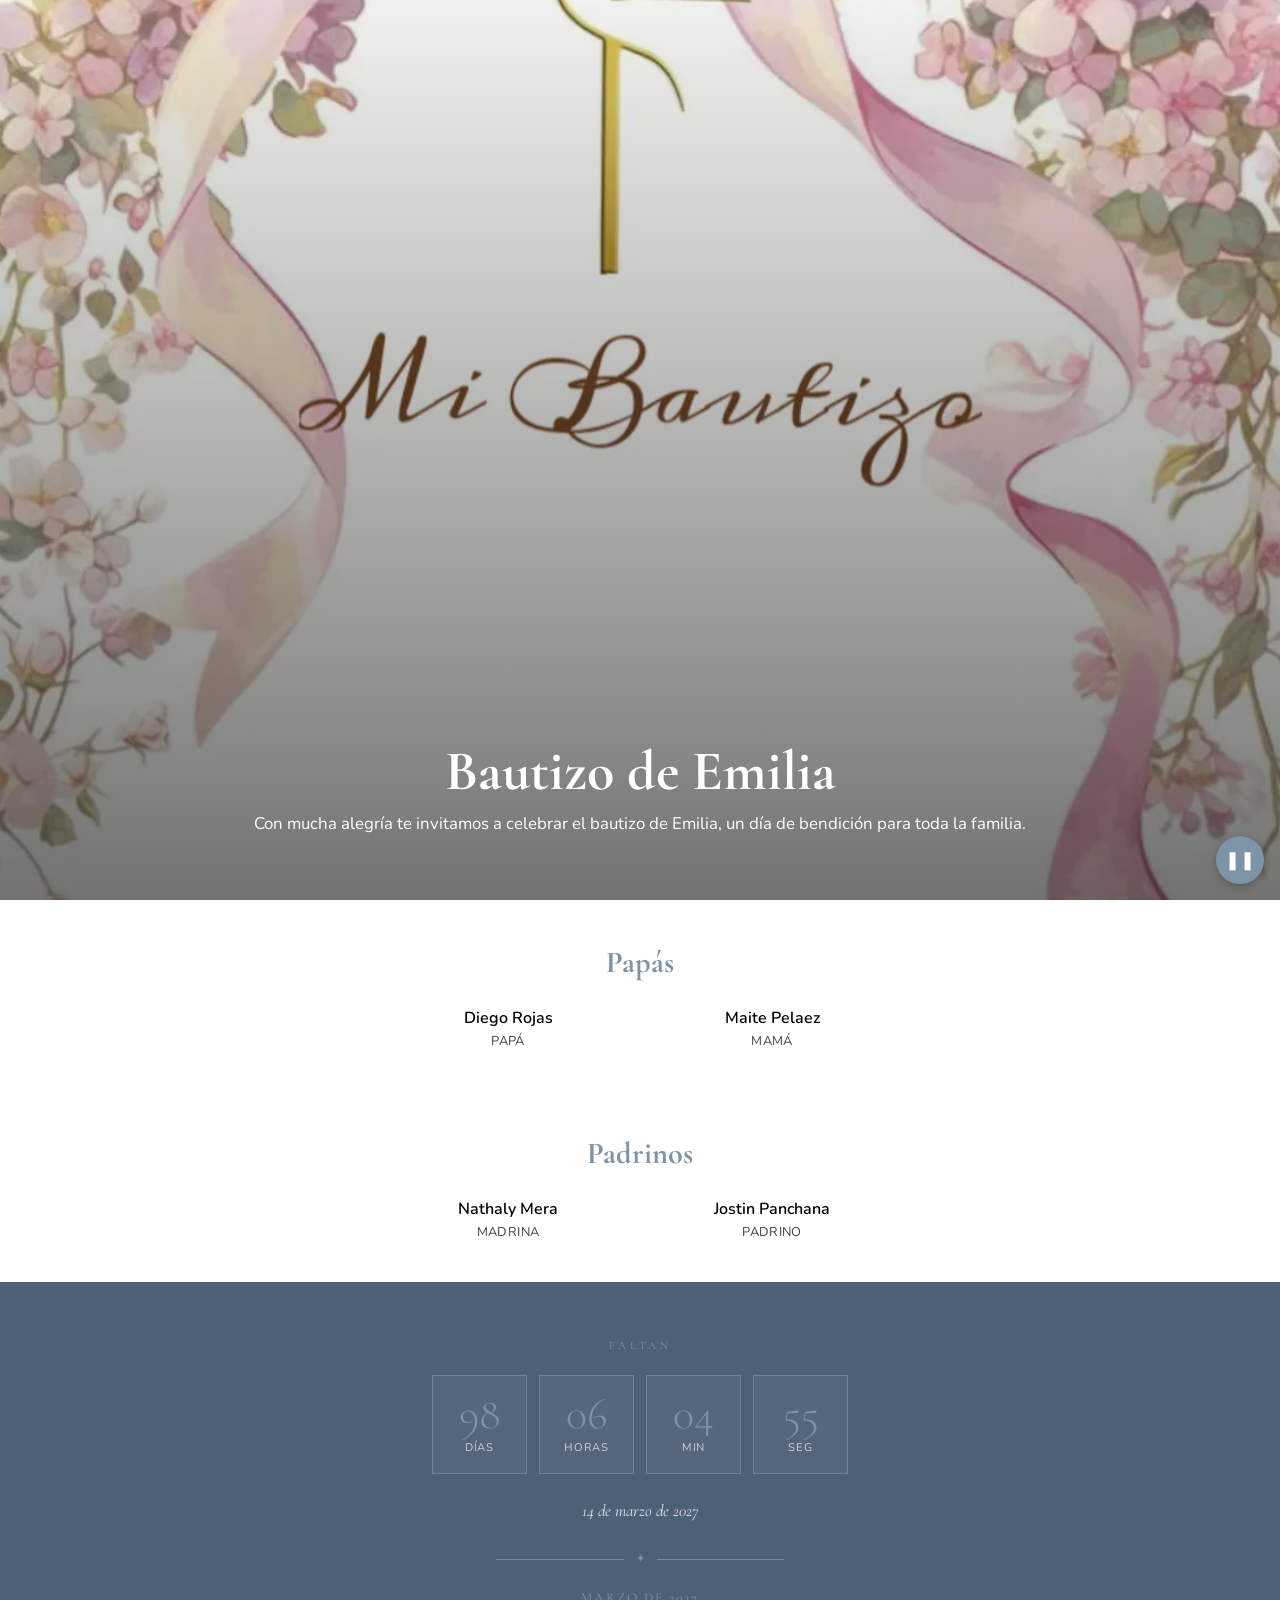
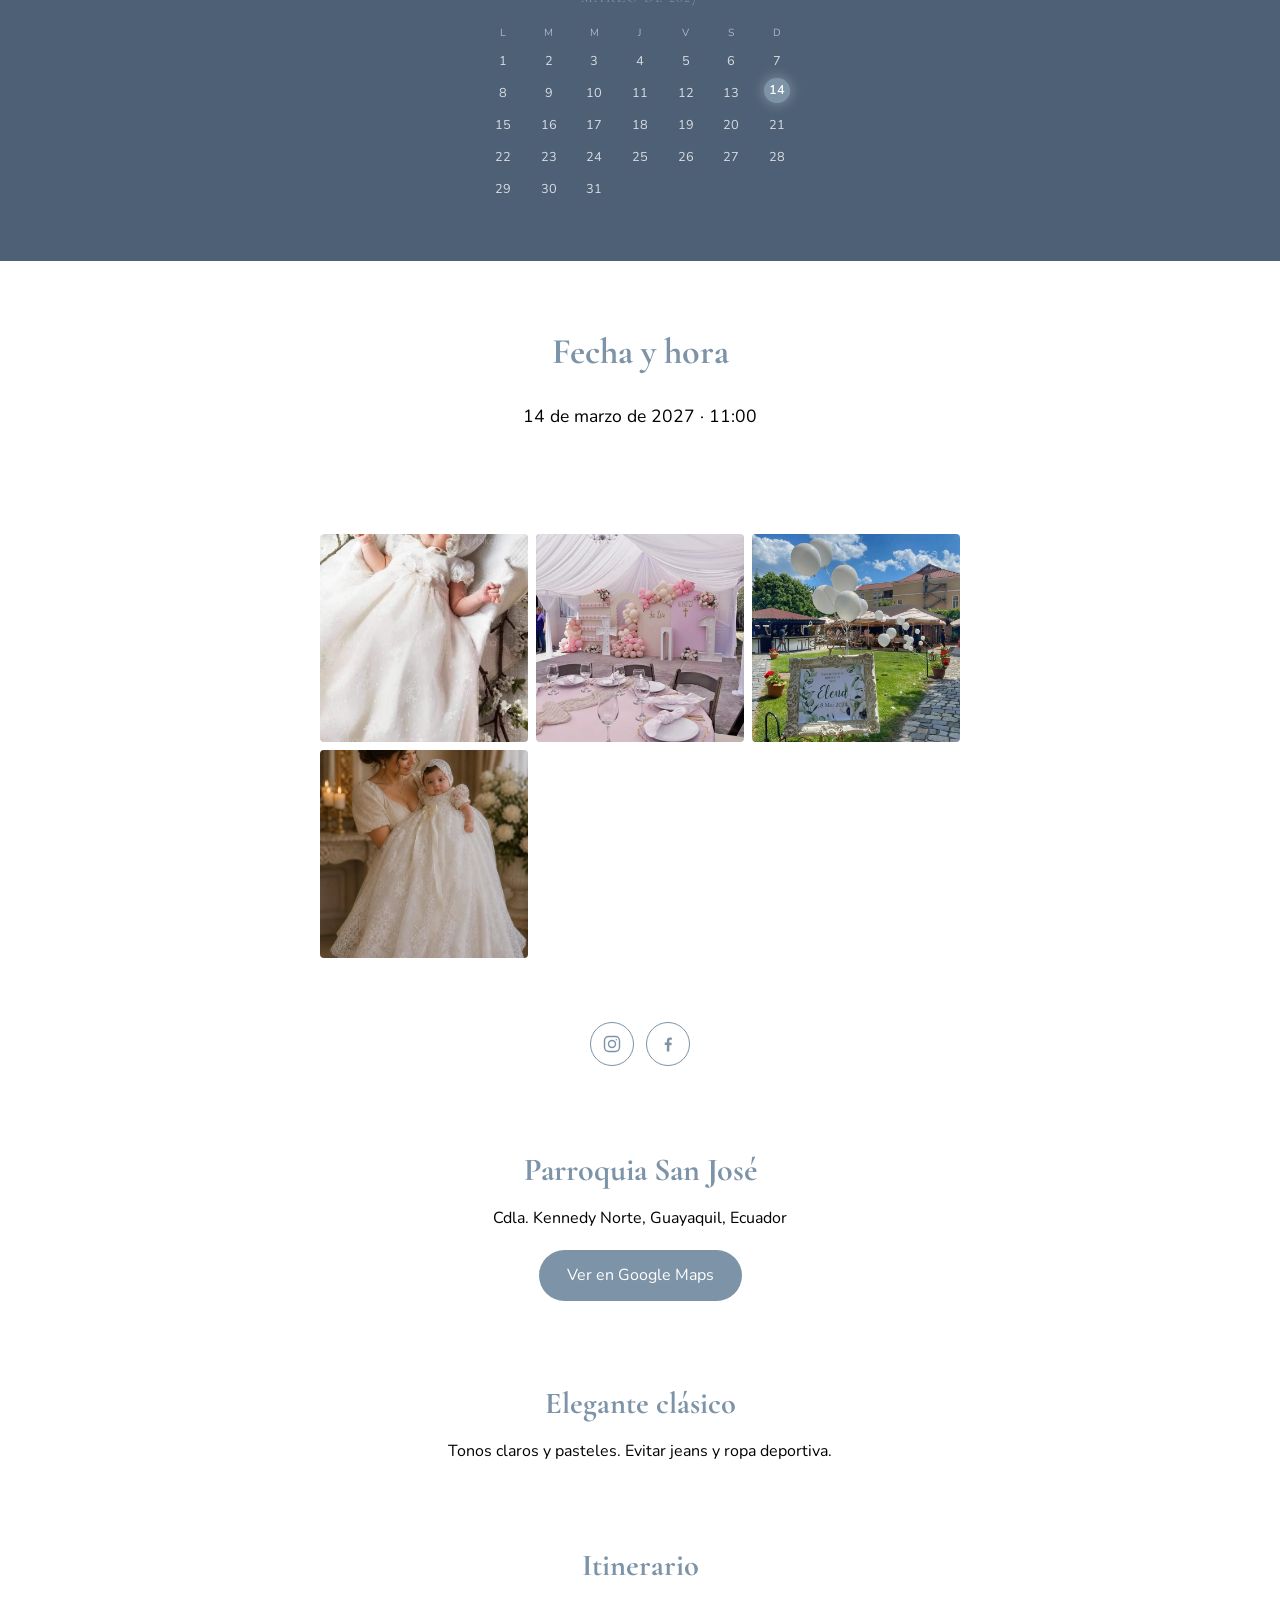
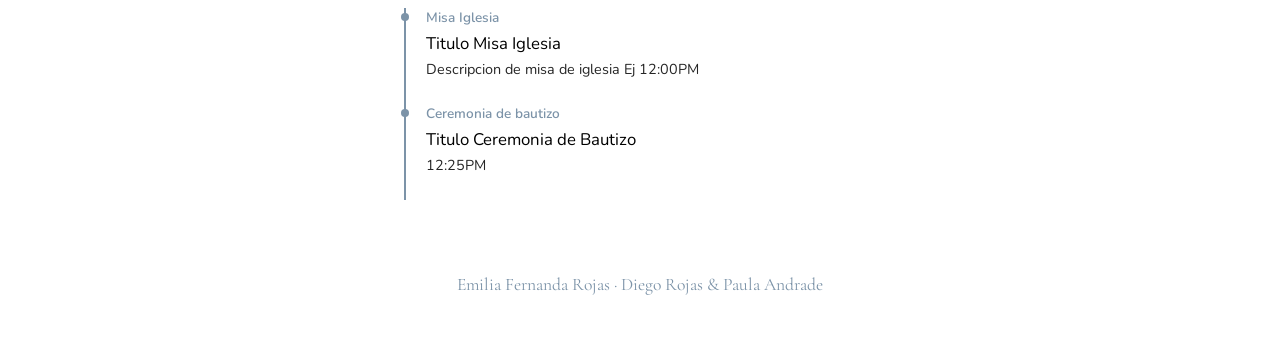
==== index.html @ 506dfbfd "Primera publicación" ====
<!doctype html>
<html lang="es">
<head>
  <meta charset="UTF-8" />
  <meta name="viewport" content="width=device-width, initial-scale=1" />
  <title>Bautizo de Emilia</title>
  <meta name="description" content="Con mucha alegría te invitamos a celebrar el bautizo de Emilia, un día de bendición para toda la familia." />
  <meta property="og:title" content="Bautizo de Emilia" />
  <meta property="og:description" content="Con mucha alegría te invitamos a celebrar el bautizo de Emilia, un día de bendición para toda la familia." />
  <meta property="og:type" content="website" />
  <meta name="twitter:card" content="summary" />
  <link rel="icon" href="data:image/svg+xml,%3Csvg%20xmlns%3D%22http%3A%2F%2Fwww.w3.org%2F2000%2Fsvg%22%20viewBox%3D%220%200%2032%2032%22%3E%3Crect%20width%3D%2232%22%20height%3D%2232%22%20rx%3D%227%22%20fill%3D%22%237c93a8%22%2F%3E%3Crect%20x%3D%226%22%20y%3D%229%22%20width%3D%2220%22%20height%3D%2214%22%20rx%3D%222%22%20fill%3D%22none%22%20stroke%3D%22%23fff%22%20stroke-width%3D%222%22%2F%3E%3Cpath%20d%3D%22M6%2011l10%207%2010-7%22%20fill%3D%22none%22%20stroke%3D%22%23fff%22%20stroke-width%3D%222%22%20stroke-linecap%3D%22round%22%20stroke-linejoin%3D%22round%22%2F%3E%3C%2Fsvg%3E" />
  <link rel="preconnect" href="https://fonts.googleapis.com" />
  <link rel="preconnect" href="https://fonts.gstatic.com" crossorigin />
  <link rel="stylesheet" href="https://fonts.googleapis.com/css2?family=Cormorant+Garamond&family=Nunito&display=swap" />
  <link rel="stylesheet" href="css/main.css" />
  <meta name="theme-color" content="#7c93a8" />
  <script>try{if(!matchMedia("(prefers-reduced-motion: reduce)").matches){var d=document.documentElement;d.classList.add("eig-reveal");setTimeout(function(){if(!d.hasAttribute("data-eig-reveal-on"))d.classList.remove("eig-reveal")},2500)}}catch(e){}</script>
</head>
<body>
  <section class="eig-hero" id="hero">
  <div class="eig-hero__image" style="background-image:url('assets/portada.webp')" role="img" aria-label="Bautizo de Emilia"></div>
  <div class="eig-hero__content">
    <h1 class="eig-hero__title">Bautizo de Emilia</h1>
    <p class="eig-hero__subtitle">Con mucha alegría te invitamos a celebrar el bautizo de Emilia, un día de bendición para toda la familia.</p>
  </div>
</section>
  <section class="eig-people-list" id="people-papas">
  <h2 class="eig-people-list__title">Papás</h2>
  <div class="eig-people-list__grid">
    <div>
      <p class="eig-people-list__name">Diego Rojas</p>
      <p class="eig-people-list__role">Papá</p>
    </div>
    <div>
      <p class="eig-people-list__name">Maite Pelaez</p>
      <p class="eig-people-list__role">Mamá</p>
    </div>
  </div>
</section>
  <section class="eig-people-list" id="people-padrinos">
  <h2 class="eig-people-list__title">Padrinos</h2>
  <div class="eig-people-list__grid">
    <div>
      <p class="eig-people-list__name">Nathaly Mera</p>
      <p class="eig-people-list__role">Madrina</p>
    </div>
    <div>
      <p class="eig-people-list__name">Jostin Panchana</p>
      <p class="eig-people-list__role">Padrino</p>
    </div>
  </div>
</section>
  <section class="eig-countdown" id="countdown" data-target="2027-03-14T11:00:00">
  <p class="eig-countdown__eyebrow">Faltan</p>
  <div class="eig-countdown__grid">
    <div class="eig-countdown__unit"><span class="eig-countdown__value" data-unit="days">--</span><span class="eig-countdown__label">Días</span></div>
    <div class="eig-countdown__unit"><span class="eig-countdown__value" data-unit="hours">--</span><span class="eig-countdown__label">Horas</span></div>
    <div class="eig-countdown__unit"><span class="eig-countdown__value" data-unit="minutes">--</span><span class="eig-countdown__label">Min</span></div>
    <div class="eig-countdown__unit"><span class="eig-countdown__value" data-unit="seconds">--</span><span class="eig-countdown__label">Seg</span></div>
  </div>
  <p class="eig-countdown__date">14 de marzo de 2027</p>
  <div class="eig-countdown__divider"><span>✦</span></div>
  <div class="eig-countdown__calendar">
    <span class="eig-countdown__month">MARZO DE 2027</span>
    <div class="eig-countdown__weekdays"><span>L</span><span>M</span><span>M</span><span>J</span><span>V</span><span>S</span><span>D</span></div>
    <div class="eig-countdown__days"><span class="">1</span><span class="">2</span><span class="">3</span><span class="">4</span><span class="">5</span><span class="">6</span><span class="">7</span><span class="">8</span><span class="">9</span><span class="">10</span><span class="">11</span><span class="">12</span><span class="">13</span><span class="is-active">14</span><span class="">15</span><span class="">16</span><span class="">17</span><span class="">18</span><span class="">19</span><span class="">20</span><span class="">21</span><span class="">22</span><span class="">23</span><span class="">24</span><span class="">25</span><span class="">26</span><span class="">27</span><span class="">28</span><span class="">29</span><span class="">30</span><span class="">31</span><span class="is-empty"></span><span class="is-empty"></span><span class="is-empty"></span><span class="is-empty"></span></div>
  </div>
</section>
  <section class="eig-event-info" id="event">
  <h2 class="eig-event-info__title">Fecha y hora</h2>
  <p class="eig-event-info__row">14 de marzo de 2027 · 11:00</p>
</section>
  <section class="eig-gallery" id="gallery">
  <div class="eig-gallery__grid">
    <button class="eig-gallery__item" type="button" data-full="assets/imagen 3.webp" aria-label="Ver foto 1">
      <img src="assets/imagen 3.webp" alt="" loading="lazy" decoding="async" />
    </button>
    <button class="eig-gallery__item" type="button" data-full="assets/imagen 2.webp" aria-label="Ver foto 2">
      <img src="assets/imagen 2.webp" alt="" loading="lazy" decoding="async" />
    </button>
    <button class="eig-gallery__item" type="button" data-full="assets/imagen 1.webp" aria-label="Ver foto 3">
      <img src="assets/imagen 1.webp" alt="" loading="lazy" decoding="async" />
    </button>
    <button class="eig-gallery__item" type="button" data-full="assets/imagen 4.webp" aria-label="Ver foto 4">
      <img src="assets/imagen 4.webp" alt="" loading="lazy" decoding="async" />
    </button>
  </div>
  <div class="eig-gallery__lightbox" hidden>
    <button class="eig-gallery__lightbox-close" type="button" aria-label="Cerrar">✕</button>
    <img class="eig-gallery__lightbox-image" src="" alt="" />
  </div>
</section>
  <section class="eig-social" id="social">
  <div class="eig-social__list">
    <a class="eig-social__icon" href="https://instagram.com/eljeansan" target="_blank" rel="noopener" aria-label="Instagram"><svg viewBox="0 0 24 24" width="20" height="20" fill="none" stroke="currentColor" stroke-width="1.7"><rect x="3" y="3" width="18" height="18" rx="5"/><circle cx="12" cy="12" r="4.2"/><circle cx="17.2" cy="6.8" r="0.9" fill="currentColor" stroke="none"/></svg></a>
    <a class="eig-social__icon" href="https://www.facebook.com/jean.sandovalquimis" target="_blank" rel="noopener" aria-label="Facebook"><svg viewBox="0 0 24 24" width="20" height="20" fill="currentColor"><path d="M13.6 21v-7.6h2.5l.4-3h-2.9V8.5c0-.87.24-1.46 1.48-1.46h1.58V4.36c-.27-.04-1.2-.12-2.28-.12-2.26 0-3.8 1.38-3.8 3.9v2.18H8.1v3h2.5V21h3z"/></svg></a>
  </div>
</section>
  <section class="eig-location" id="location">
  <h2 class="eig-location__title">Parroquia San José</h2>
  <p class="eig-location__address">Cdla. Kennedy Norte, Guayaquil, Ecuador</p>
  <a class="eig-location__link" href="https://maps.app.goo.gl/jhBZvEFG4Kzv2suo7" target="_blank" rel="noopener">Ver en Google Maps</a>
</section>
  <section class="eig-dress-code" id="dressCode">
  <h2 class="eig-dress-code__title">Elegante clásico</h2>
  <p class="eig-dress-code__description">Tonos claros y pasteles. Evitar jeans y ropa deportiva.</p>
</section>
  <section class="eig-itinerary" id="itinerary">
  <h2 class="eig-itinerary__title">Itinerario</h2>
  <ol class="eig-itinerary__list">
    <li class="eig-itinerary__item">
      <span class="eig-itinerary__time">Misa Iglesia</span>
      <p class="eig-itinerary__item-title">Titulo Misa Iglesia</p>
      <p class="eig-itinerary__description">Descripcion de misa de iglesia Ej 12:00PM</p>
    </li>
    <li class="eig-itinerary__item">
      <span class="eig-itinerary__time">Ceremonia de bautizo</span>
      <p class="eig-itinerary__item-title">Titulo Ceremonia de Bautizo</p>
      <p class="eig-itinerary__description">12:25PM</p>
    </li>
  </ol>
</section>
  <div class="eig-music" id="music">
  <audio src="assets/Ladyfingers.mp3" loop preload="auto"></audio>
  <button class="eig-music__toggle" type="button" aria-label="Reproducir música">♪</button>
</div>
  <script type="application/json" id="eig-guests" data-show-companions="false">[{"name":"Sr. Jean Sandoval","slug":"sr-jean-sandoval","maxCompanions":0},{"name":"Sr. Narcisa Mera","slug":"sr-narcisa-mera","maxCompanions":0}]</script>
  <div class="eig-ambient" aria-hidden="true" data-ambient data-shape="feather" data-color="#ffffff" data-count="18" data-size="small" data-force-motion></div>
  <footer class="eig-footer" id="footer">
  <p class="eig-footer__title">Emilia Fernanda Rojas · Diego Rojas &amp; Paula Andrade</p>
</footer>
  <script src="js/main.js" defer></script>
</body>
</html>
---- css/main.css ----
:root{--eig-color-primary: #7c93a8;--eig-color-secondary: #4e6076;--eig-font-heading: "Cormorant Garamond", serif;--eig-font-body: "Nunito", sans-serif}*,*:before,*:after{box-sizing:border-box}html{scroll-behavior:smooth}body{margin:0;font-family:var(--eig-font-body, sans-serif);line-height:1.5;-webkit-font-smoothing:antialiased}img{max-width:100%}@media(prefers-reduced-motion:reduce){html{scroll-behavior:auto}}.eig-hero{position:relative;min-height:100svh;display:flex;align-items:flex-end;color:#fff}.eig-hero__image{position:absolute;inset:0;background-size:cover;background-position:center}.eig-hero__image:after{content:"";position:absolute;inset:0;background:linear-gradient(to top,#0000008c,#0000000d)}.eig-hero__content{position:relative;width:100%;padding:2rem 1.25rem 3rem;text-align:center}.eig-hero__title{margin:0 0 .5rem;font-family:var(--eig-font-heading, serif);font-size:clamp(2rem,8vw,3.5rem);line-height:1.1}.eig-hero__subtitle{margin:0;font-family:var(--eig-font-body, sans-serif);font-size:1.05rem}@media(min-width:768px){.eig-hero__content{padding-bottom:4rem}}.eig-people-list{padding:2.5rem 1.25rem;text-align:center;font-family:var(--eig-font-body, sans-serif)}.eig-people-list__title{margin:0 0 1.25rem;font-family:var(--eig-font-heading, serif);font-size:clamp(1.4rem,5vw,1.9rem);color:var(--eig-color-primary, #333)}.eig-people-list__grid{display:grid;grid-template-columns:repeat(auto-fit,minmax(9rem,1fr));gap:1rem;max-width:32rem;margin:0 auto}.eig-people-list__name{margin:0;font-weight:600}.eig-people-list__role{margin:.15rem 0 0;font-size:.8rem;opacity:.75;text-transform:uppercase;letter-spacing:.03em}.eig-countdown{padding:2.5rem 1.25rem;text-align:center;font-family:var(--eig-font-body, sans-serif);background:var(--eig-color-secondary, #222);color:#ffffffeb}.eig-countdown__eyebrow{margin:0 0 1.25rem;font-family:var(--eig-font-heading, serif);font-size:.7rem;letter-spacing:.3em;text-transform:uppercase;color:var(--eig-color-primary, #ccc)}.eig-countdown__grid{display:flex;justify-content:center;gap:.75rem;flex-wrap:wrap;max-width:26rem;margin:0 auto}.eig-countdown__unit{display:flex;flex-direction:column;min-width:4.5rem;flex:1;padding:1rem .5rem;border:1px solid rgba(255,255,255,.18);background:#ffffff0a}.eig-countdown__value{font-family:var(--eig-font-heading, serif);font-weight:300;font-size:clamp(1.75rem,6vw,2.75rem);color:var(--eig-color-primary, #ccc);line-height:1;text-shadow:0 0 22px rgba(255,255,255,.15)}.eig-countdown__label{font-size:.7rem;text-transform:uppercase;letter-spacing:.08em;opacity:.75;margin-top:.25rem}.eig-countdown__date{margin:1.5rem 0 0;font-family:var(--eig-font-heading, serif);font-style:italic;font-size:1.05rem;opacity:.9}.eig-countdown__divider{display:flex;align-items:center;justify-content:center;gap:.75rem;margin:1.75rem auto 1.25rem;max-width:18rem}.eig-countdown__divider:before,.eig-countdown__divider:after{content:"";flex:1;height:1px;background:#ffffff40}.eig-countdown__divider span{color:var(--eig-color-primary, #ccc);font-size:.7rem}.eig-countdown__calendar{max-width:20rem;margin:0 auto}.eig-countdown__month{display:block;font-family:var(--eig-font-heading, serif);font-size:.85rem;letter-spacing:.15em;text-transform:uppercase;color:var(--eig-color-primary, #ccc);margin-bottom:.75rem}.eig-countdown__weekdays,.eig-countdown__days{display:grid;grid-template-columns:repeat(7,1fr)}.eig-countdown__weekdays span{display:block;font-size:.65rem;letter-spacing:.05em;text-transform:uppercase;opacity:.6;padding:.3rem 0}.eig-countdown__days span{display:block;font-size:.8rem;padding:.4rem 0;opacity:.85}.eig-countdown__days span.is-empty{opacity:0}.eig-countdown__days span.is-active{background:var(--eig-color-primary, #a33);color:#fff;font-weight:600;border-radius:50%;width:1.6rem;height:1.6rem;display:flex;align-items:center;justify-content:center;margin:0 auto;opacity:1;box-shadow:0 0 14px #ffffff59;animation:eig-countdown-pulse 2s ease-in-out infinite}@keyframes eig-countdown-pulse{0%,to{box-shadow:0 0 10px #ffffff40}50%{box-shadow:0 0 18px #ffffff8c}}@media(min-width:768px){.eig-countdown{padding:3.5rem 1.25rem}}.eig-event-info{padding:3rem 1.25rem;text-align:center;font-family:var(--eig-font-body, sans-serif)}.eig-event-info__title{margin:0 0 1.5rem;font-family:var(--eig-font-heading, serif);font-size:clamp(1.5rem,5vw,2.25rem);color:var(--eig-color-primary, #333)}.eig-event-info__row{margin:0;font-size:1.1rem}@media(min-width:768px){.eig-event-info{padding:4rem 1.25rem}}.eig-gallery{padding:2.5rem 1.25rem}.eig-gallery__grid{display:grid;grid-template-columns:repeat(2,1fr);gap:.5rem;max-width:40rem;margin:0 auto}.eig-gallery__item{display:block;padding:0;border:0;background:none;cursor:pointer;aspect-ratio:1 / 1;overflow:hidden;border-radius:4px}.eig-gallery__item img{width:100%;height:100%;object-fit:cover;display:block}.eig-gallery__lightbox{position:fixed;inset:0;background:#000000e6;display:flex;align-items:center;justify-content:center;z-index:50;padding:1.5rem}.eig-gallery__lightbox[hidden]{display:none}.eig-gallery__lightbox-image{max-width:100%;max-height:100%;object-fit:contain}.eig-gallery__lightbox-close{position:absolute;top:1rem;right:1rem;background:none;border:0;color:#fff;font-size:1.5rem;line-height:1;cursor:pointer;padding:.5rem}@media(min-width:768px){.eig-gallery__grid{grid-template-columns:repeat(3,1fr)}}.eig-social{padding:1.5rem 1.25rem 2.5rem;text-align:center}.eig-social__list{display:flex;justify-content:center;gap:.75rem;flex-wrap:wrap}.eig-social__icon{display:inline-flex;align-items:center;justify-content:center;width:44px;height:44px;border-radius:50%;border:1px solid var(--eig-color-primary, #333);color:var(--eig-color-primary, #333);transition:transform .15s,background .15s,color .15s}.eig-social__icon:hover{background:var(--eig-color-primary, #333);color:#fff;transform:translateY(-2px)}.eig-social__icon svg{width:20px;height:20px}.eig-location{padding:2.5rem 1.25rem;text-align:center;font-family:var(--eig-font-body, sans-serif)}.eig-location__title{margin:0 0 .75rem;font-family:var(--eig-font-heading, serif);font-size:clamp(1.5rem,5vw,2rem);color:var(--eig-color-primary, #333)}.eig-location__address{margin:0 0 1.25rem;font-size:1rem}.eig-location__link{display:inline-block;padding:.85rem 1.75rem;min-height:44px;border-radius:999px;background:var(--eig-color-primary, #333);color:#fff;text-decoration:none;font-size:1rem}.eig-dress-code{padding:2.5rem 1.25rem;text-align:center;font-family:var(--eig-font-body, sans-serif)}.eig-dress-code__title{margin:0 0 .75rem;font-family:var(--eig-font-heading, serif);font-size:clamp(1.4rem,5vw,1.9rem);color:var(--eig-color-primary, #333)}.eig-dress-code__description{margin:0;font-size:1rem;line-height:1.5}.eig-itinerary{padding:2.5rem 1.25rem;font-family:var(--eig-font-body, sans-serif);max-width:32rem;margin:0 auto}.eig-itinerary__title{margin:0 0 1.25rem;text-align:center;font-family:var(--eig-font-heading, serif);font-size:clamp(1.4rem,5vw,1.9rem);color:var(--eig-color-primary, #333)}.eig-itinerary__list{list-style:none;margin:0;padding:0;border-left:2px solid var(--eig-color-primary, #333)}.eig-itinerary__item{position:relative;padding:0 0 1.5rem 1.25rem}.eig-itinerary__item:before{content:"";position:absolute;left:-5px;top:.3rem;width:8px;height:8px;border-radius:50%;background:var(--eig-color-primary, #333)}.eig-itinerary__time{display:block;font-weight:600;color:var(--eig-color-primary, #333);font-size:.85rem}.eig-itinerary__item-title{margin:.15rem 0;font-size:1.05rem}.eig-itinerary__description{margin:0;font-size:.9rem;opacity:.85}.eig-music{position:fixed;right:1rem;bottom:1rem;z-index:40}.eig-music__toggle{width:48px;height:48px;border-radius:50%;border:none;background:var(--eig-color-primary, #333);color:#fff;font-size:1.1rem;cursor:pointer;box-shadow:0 2px 8px #00000040}.eig-guest-greeting{text-align:center;padding:1.5rem 1.25rem 0}.eig-guest-greeting__box{display:inline-block;margin:0 auto;padding:.85rem 1.75rem;border-radius:14px;background:linear-gradient(135deg,var(--eig-color-primary, #333),var(--eig-color-secondary, #555));box-shadow:0 4px 16px #0000002e;max-width:26rem}.eig-guest-greeting__eyebrow{display:block;font-family:var(--eig-font-body, sans-serif);font-size:.68rem;letter-spacing:.16em;text-transform:uppercase;color:#ffffffd1;margin-bottom:.35rem}.eig-guest-greeting__name{display:block;font-family:var(--eig-font-heading, serif);font-style:italic;font-weight:600;font-size:clamp(1.2rem,5vw,1.6rem);color:#fff;letter-spacing:.01em}.eig-guest-greeting__companions{display:block;font-family:var(--eig-font-body, sans-serif);font-size:.8rem;color:#ffffffe0;margin-top:.4rem}.eig-ambient{position:fixed;inset:0;pointer-events:none;overflow:hidden;z-index:5}.eig-ambient__particle{position:absolute;top:-15%;opacity:0;transform-origin:50% 10%;will-change:transform,opacity;animation-name:eig-ambient-fall;animation-timing-function:linear;animation-iteration-count:infinite}@keyframes eig-ambient-fall{0%{transform:translateY(-15vh) rotate(0);opacity:0}3%{opacity:var(--eig-opacity, .8)}4.167%{transform:translate(calc(var(--eig-sway, 70px) * .7071),calc(-9.71vh + var(--eig-bump, 34px) * -.5)) rotate(calc(var(--eig-rotate, 25deg) * -.7071))}8.333%{transform:translate(calc(var(--eig-sway, 70px) * 1),calc(-4.42vh + var(--eig-bump, 34px) * -1)) rotate(calc(var(--eig-rotate, 25deg) * -1))}12.5%{transform:translate(calc(var(--eig-sway, 70px) * .7071),calc(.88vh + var(--eig-bump, 34px) * -.5)) rotate(calc(var(--eig-rotate, 25deg) * -.7071))}16.667%{transform:translateY(6.17vh) rotate(0)}20.833%{transform:translate(calc(var(--eig-sway, 70px) * -.7071),calc(11.46vh + var(--eig-bump, 34px) * -.5)) rotate(calc(var(--eig-rotate, 25deg) * .7071))}25%{transform:translate(calc(var(--eig-sway, 70px) * -1),calc(16.75vh + var(--eig-bump, 34px) * -1)) rotate(calc(var(--eig-rotate, 25deg) * 1))}29.167%{transform:translate(calc(var(--eig-sway, 70px) * -.7071),calc(22.04vh + var(--eig-bump, 34px) * -.5)) rotate(calc(var(--eig-rotate, 25deg) * .7071))}33.333%{transform:translateY(27.33vh) rotate(0)}37.5%{transform:translate(calc(var(--eig-sway, 70px) * .7071),calc(32.63vh + var(--eig-bump, 34px) * -.5)) rotate(calc(var(--eig-rotate, 25deg) * -.7071))}41.667%{transform:translate(calc(var(--eig-sway, 70px) * 1),calc(37.92vh + var(--eig-bump, 34px) * -1)) rotate(calc(var(--eig-rotate, 25deg) * -1))}45.833%{transform:translate(calc(var(--eig-sway, 70px) * .7071),calc(43.21vh + var(--eig-bump, 34px) * -.5)) rotate(calc(var(--eig-rotate, 25deg) * -.7071))}50%{transform:translateY(48.5vh) rotate(0)}54.167%{transform:translate(calc(var(--eig-sway, 70px) * -.7071),calc(53.79vh + var(--eig-bump, 34px) * -.5)) rotate(calc(var(--eig-rotate, 25deg) * .7071))}58.333%{transform:translate(calc(var(--eig-sway, 70px) * -1),calc(59.08vh + var(--eig-bump, 34px) * -1)) rotate(calc(var(--eig-rotate, 25deg) * 1))}62.5%{transform:translate(calc(var(--eig-sway, 70px) * -.7071),calc(64.38vh + var(--eig-bump, 34px) * -.5)) rotate(calc(var(--eig-rotate, 25deg) * .7071))}66.667%{transform:translateY(69.67vh) rotate(0)}70.833%{transform:translate(calc(var(--eig-sway, 70px) * .7071),calc(74.96vh + var(--eig-bump, 34px) * -.5)) rotate(calc(var(--eig-rotate, 25deg) * -.7071))}75%{transform:translate(calc(var(--eig-sway, 70px) * 1),calc(80.25vh + var(--eig-bump, 34px) * -1)) rotate(calc(var(--eig-rotate, 25deg) * -1))}79.167%{transform:translate(calc(var(--eig-sway, 70px) * .7071),calc(85.54vh + var(--eig-bump, 34px) * -.5)) rotate(calc(var(--eig-rotate, 25deg) * -.7071))}83.333%{transform:translateY(90.83vh) rotate(0)}87.5%{transform:translate(calc(var(--eig-sway, 70px) * -.7071),calc(96.13vh + var(--eig-bump, 34px) * -.5)) rotate(calc(var(--eig-rotate, 25deg) * .7071))}91.667%{transform:translate(calc(var(--eig-sway, 70px) * -1),calc(101.42vh + var(--eig-bump, 34px) * -1)) rotate(calc(var(--eig-rotate, 25deg) * 1))}95.833%{transform:translate(calc(var(--eig-sway, 70px) * -.7071),calc(106.71vh + var(--eig-bump, 34px) * -.5)) rotate(calc(var(--eig-rotate, 25deg) * .7071))}97%{opacity:var(--eig-opacity, .8)}to{transform:translateY(112vh) rotate(0);opacity:0}}@media(prefers-reduced-motion:reduce){.eig-ambient:not([data-force-motion]) .eig-ambient__particle{animation:none;transform:none;top:var(--eig-top, 20%);opacity:var(--eig-opacity, .7)}}.eig-footer{padding:2rem 1.25rem;text-align:center;font-family:var(--eig-font-body, sans-serif);font-size:.85rem;color:var(--eig-color-secondary, #666)}.eig-footer__title{font-family:var(--eig-font-heading, serif);font-size:1.1rem;margin:0 0 .5rem;color:var(--eig-color-primary, #333)}.eig-reveal body>section:not(.eig-hero),.eig-reveal body>footer{transition:opacity .7s ease-out,transform .7s ease-out}.eig-reveal body>section:not(.eig-hero):not(.is-revealed),.eig-reveal body>footer:not(.is-revealed){opacity:0;transform:translateY(18px)}.eig-hero__image{background-position:50% 28%}
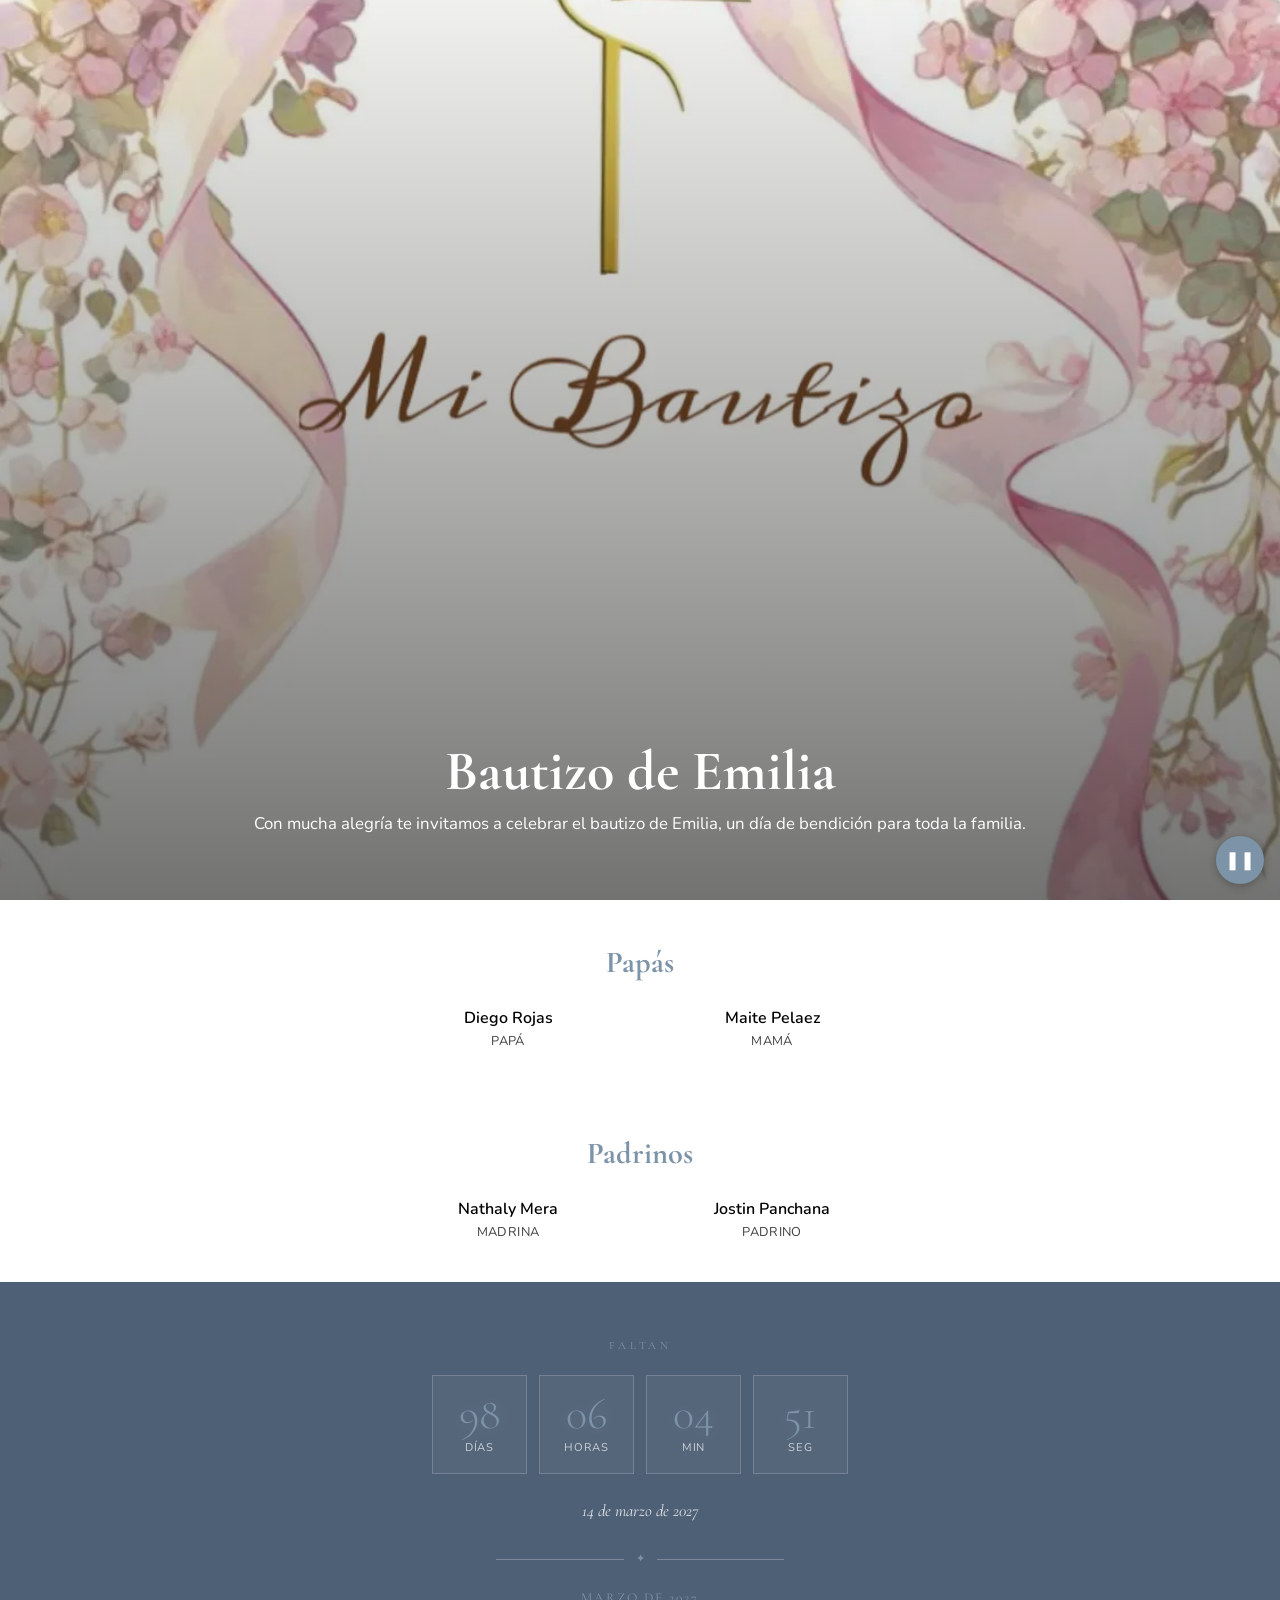
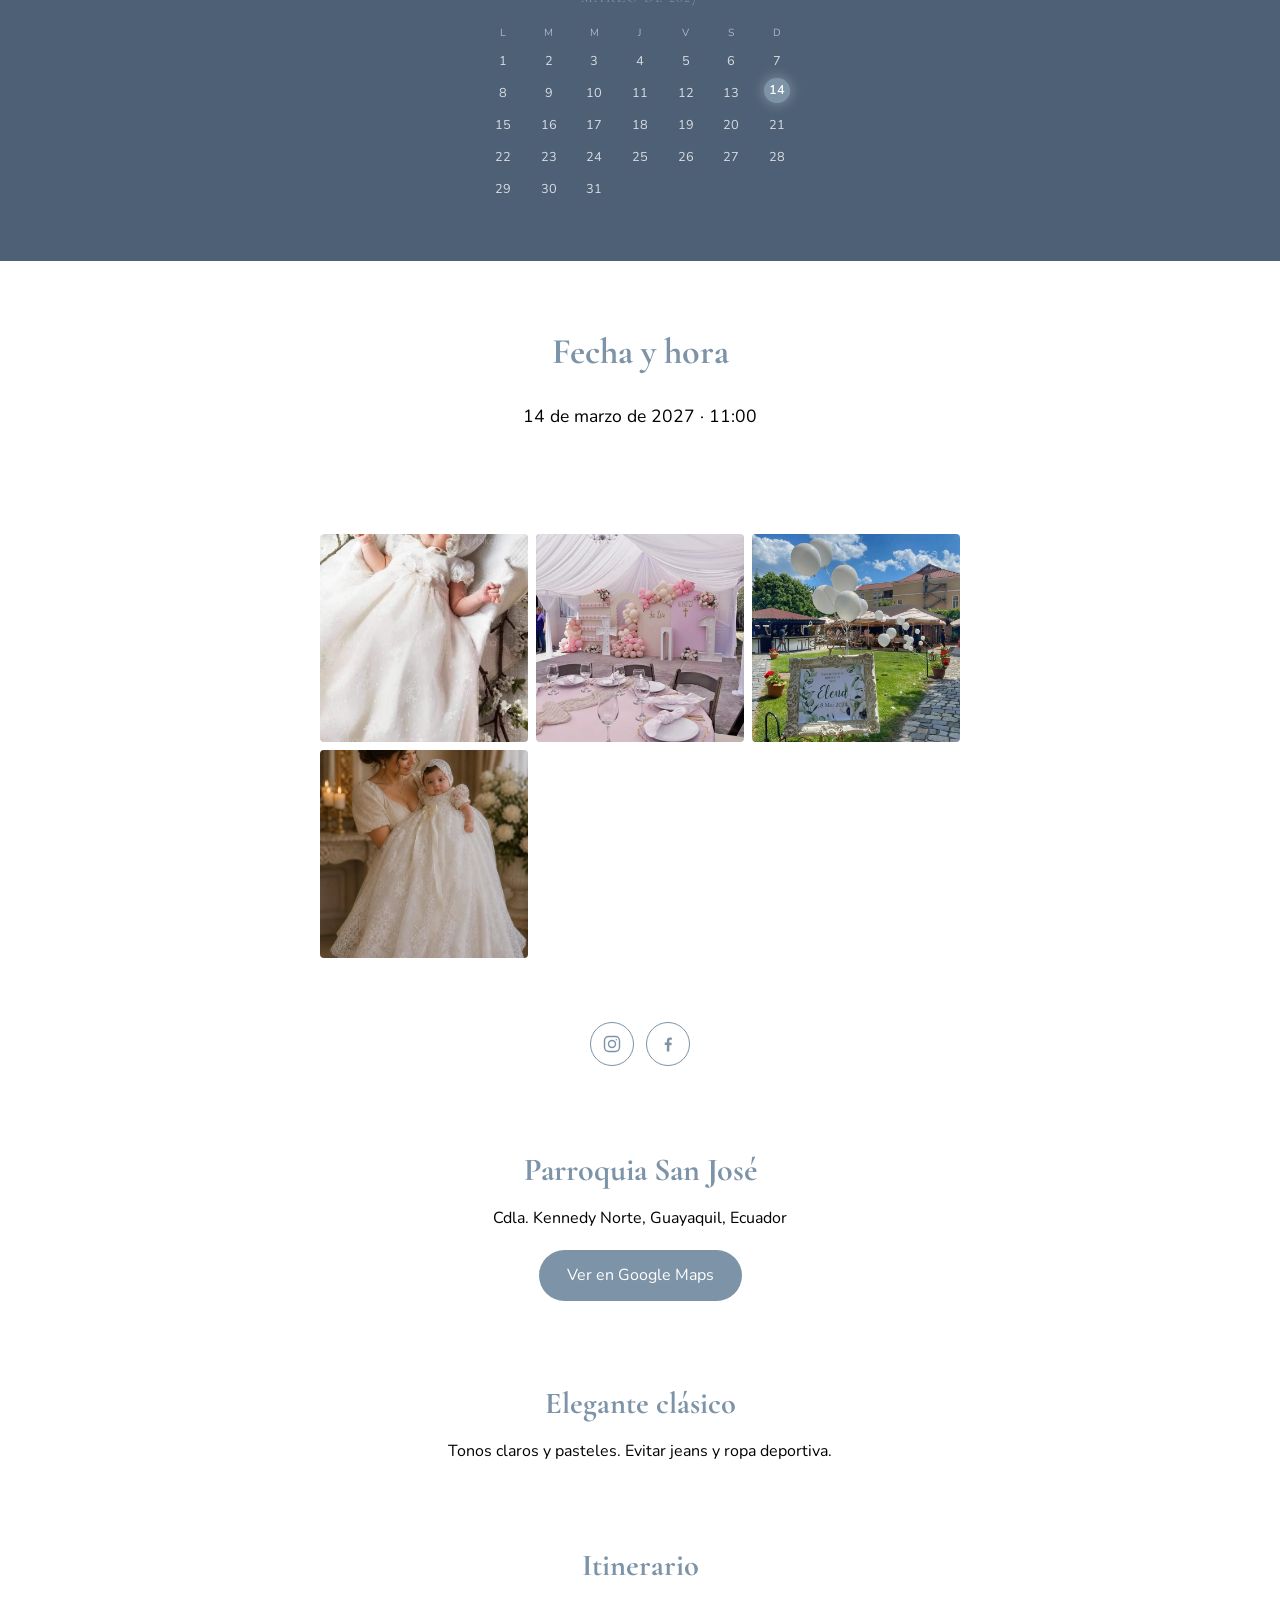
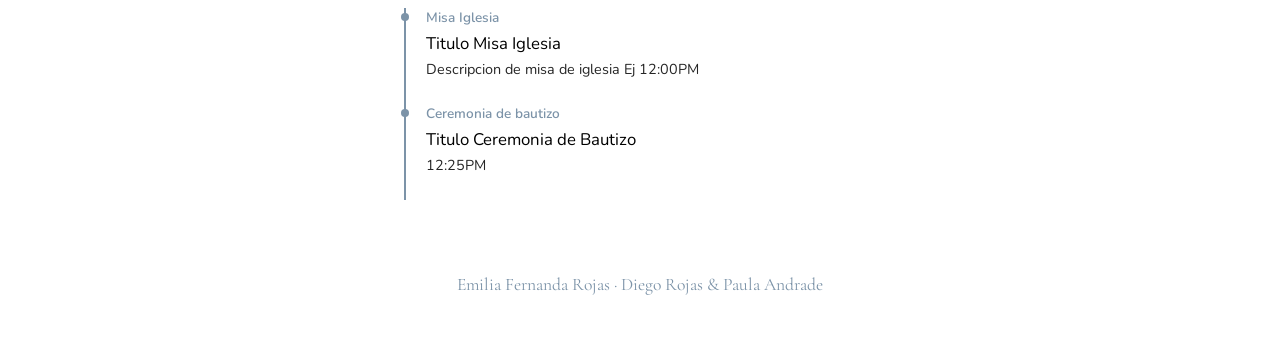
==== commit 35239cb2: "Actualizar invitación de bautizo" ====
--- a/index.html
+++ b/index.html
@@ -7,8 +7,10 @@
   <meta name="description" content="Con mucha alegría te invitamos a celebrar el bautizo de Emilia, un día de bendición para toda la familia." />
   <meta property="og:title" content="Bautizo de Emilia" />
   <meta property="og:description" content="Con mucha alegría te invitamos a celebrar el bautizo de Emilia, un día de bendición para toda la familia." />
+  <meta property="og:url" content="https://suprolineec.github.io/bautizo-emilia/" />
+  <meta property="og:image" content="https://suprolineec.github.io/bautizo-emilia/assets/portada.webp" />
   <meta property="og:type" content="website" />
-  <meta name="twitter:card" content="summary" />
+  <meta name="twitter:card" content="summary_large_image" />
   <link rel="icon" href="data:image/svg+xml,%3Csvg%20xmlns%3D%22http%3A%2F%2Fwww.w3.org%2F2000%2Fsvg%22%20viewBox%3D%220%200%2032%2032%22%3E%3Crect%20width%3D%2232%22%20height%3D%2232%22%20rx%3D%227%22%20fill%3D%22%237c93a8%22%2F%3E%3Crect%20x%3D%226%22%20y%3D%229%22%20width%3D%2220%22%20height%3D%2214%22%20rx%3D%222%22%20fill%3D%22none%22%20stroke%3D%22%23fff%22%20stroke-width%3D%222%22%2F%3E%3Cpath%20d%3D%22M6%2011l10%207%2010-7%22%20fill%3D%22none%22%20stroke%3D%22%23fff%22%20stroke-width%3D%222%22%20stroke-linecap%3D%22round%22%20stroke-linejoin%3D%22round%22%2F%3E%3C%2Fsvg%3E" />
   <link rel="preconnect" href="https://fonts.googleapis.com" />
   <link rel="preconnect" href="https://fonts.gstatic.com" crossorigin />
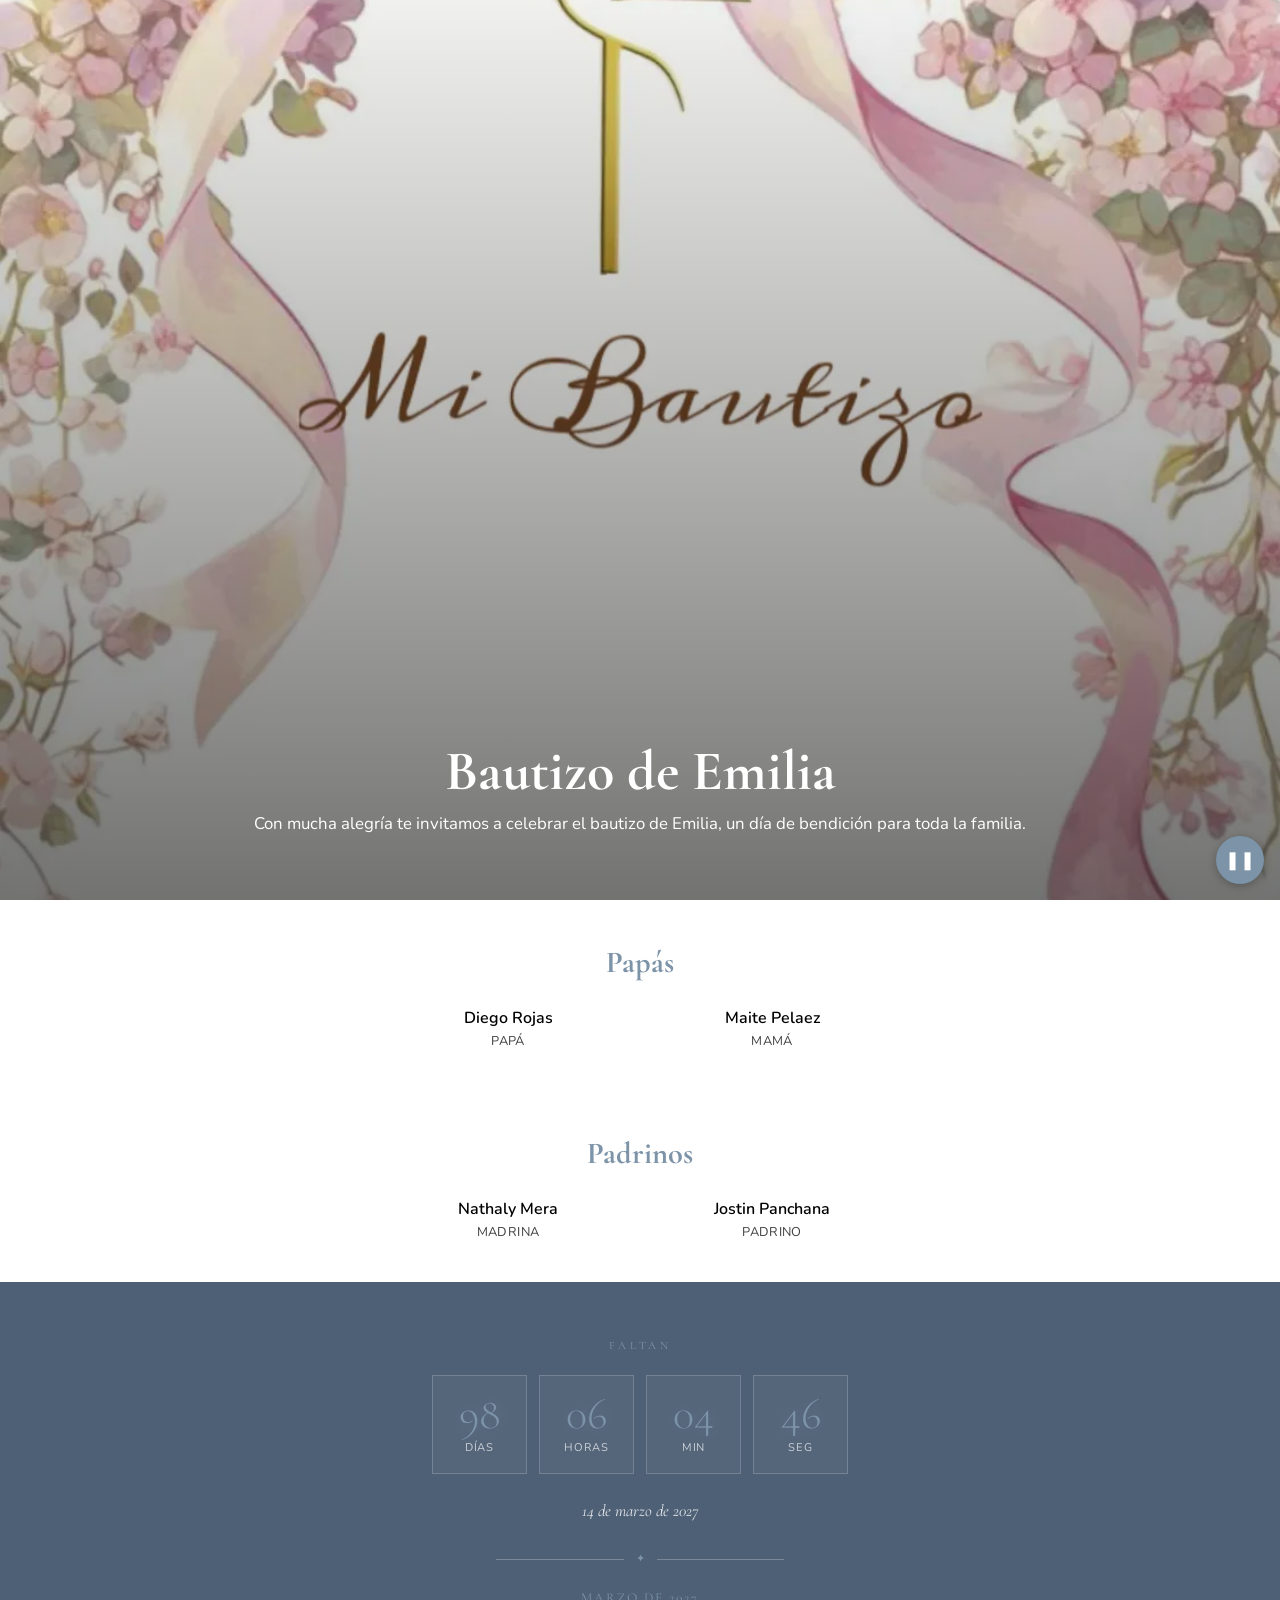
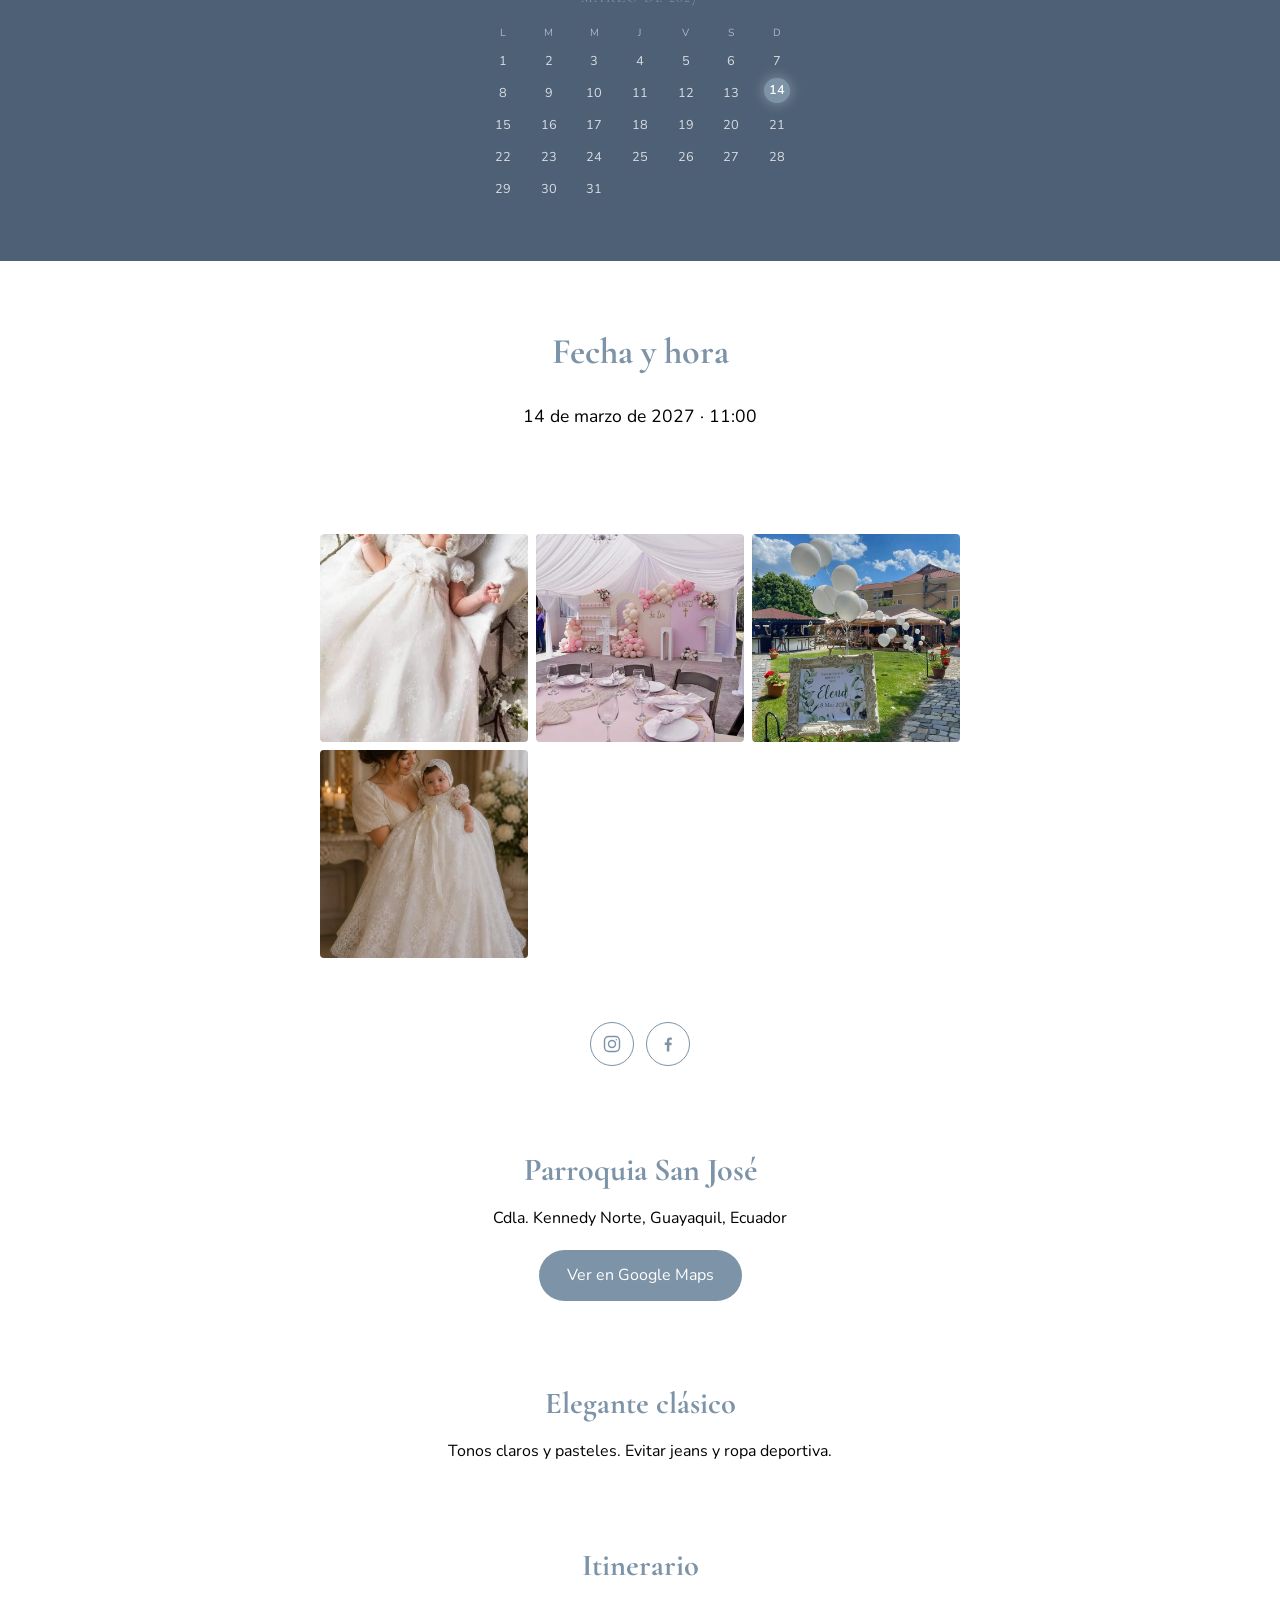
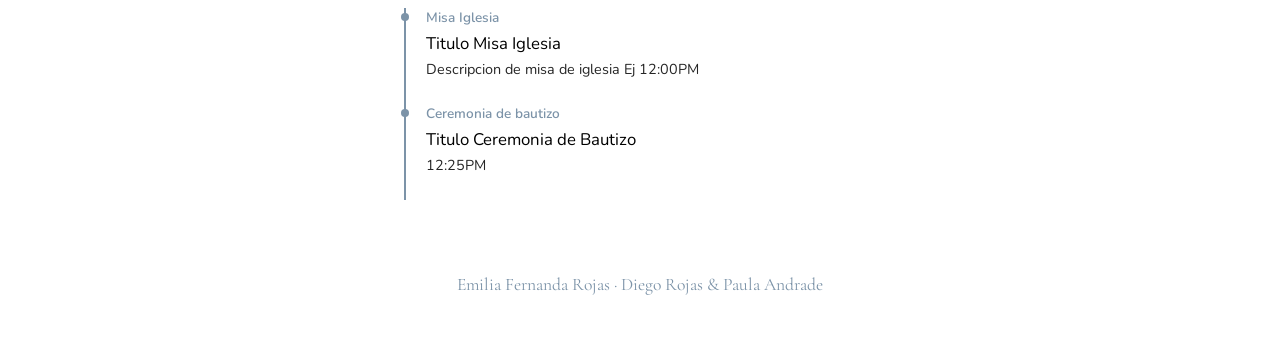
==== commit 20ff8ad3: "Integrar proyecto local con repositorio 2" ====
--- a/index.html
+++ b/index.html
@@ -8,7 +8,7 @@
   <meta property="og:title" content="Bautizo de Emilia" />
   <meta property="og:description" content="Con mucha alegría te invitamos a celebrar el bautizo de Emilia, un día de bendición para toda la familia." />
   <meta property="og:url" content="https://suprolineec.github.io/bautizo-emilia/" />
-  <meta property="og:image" content="https://suprolineec.github.io/bautizo-emilia/assets/portada.webp" />
+  <meta property="og:image" content="https://suprolineec.github.io/bautizo-emilia/assets/og-cover.jpg" />
   <meta property="og:type" content="website" />
   <meta name="twitter:card" content="summary_large_image" />
   <link rel="icon" href="data:image/svg+xml,%3Csvg%20xmlns%3D%22http%3A%2F%2Fwww.w3.org%2F2000%2Fsvg%22%20viewBox%3D%220%200%2032%2032%22%3E%3Crect%20width%3D%2232%22%20height%3D%2232%22%20rx%3D%227%22%20fill%3D%22%237c93a8%22%2F%3E%3Crect%20x%3D%226%22%20y%3D%229%22%20width%3D%2220%22%20height%3D%2214%22%20rx%3D%222%22%20fill%3D%22none%22%20stroke%3D%22%23fff%22%20stroke-width%3D%222%22%2F%3E%3Cpath%20d%3D%22M6%2011l10%207%2010-7%22%20fill%3D%22none%22%20stroke%3D%22%23fff%22%20stroke-width%3D%222%22%20stroke-linecap%3D%22round%22%20stroke-linejoin%3D%22round%22%2F%3E%3C%2Fsvg%3E" />
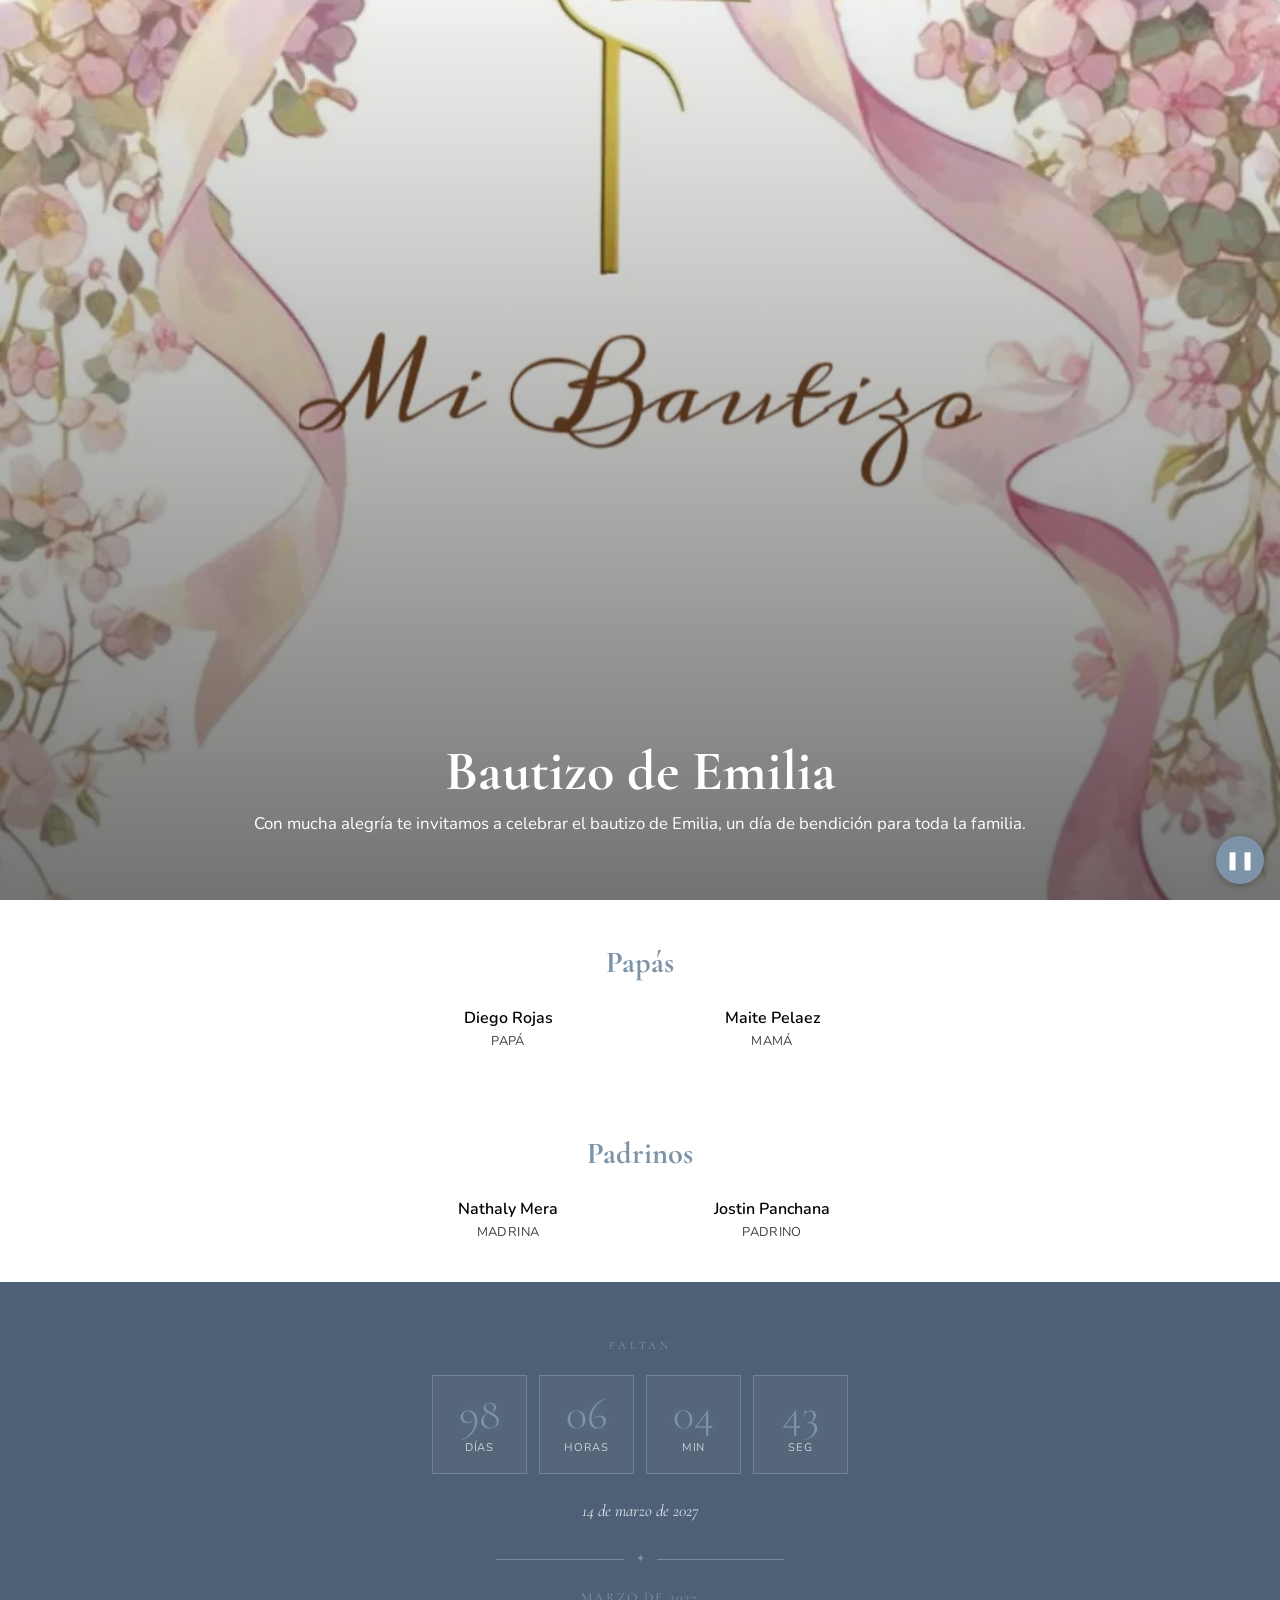
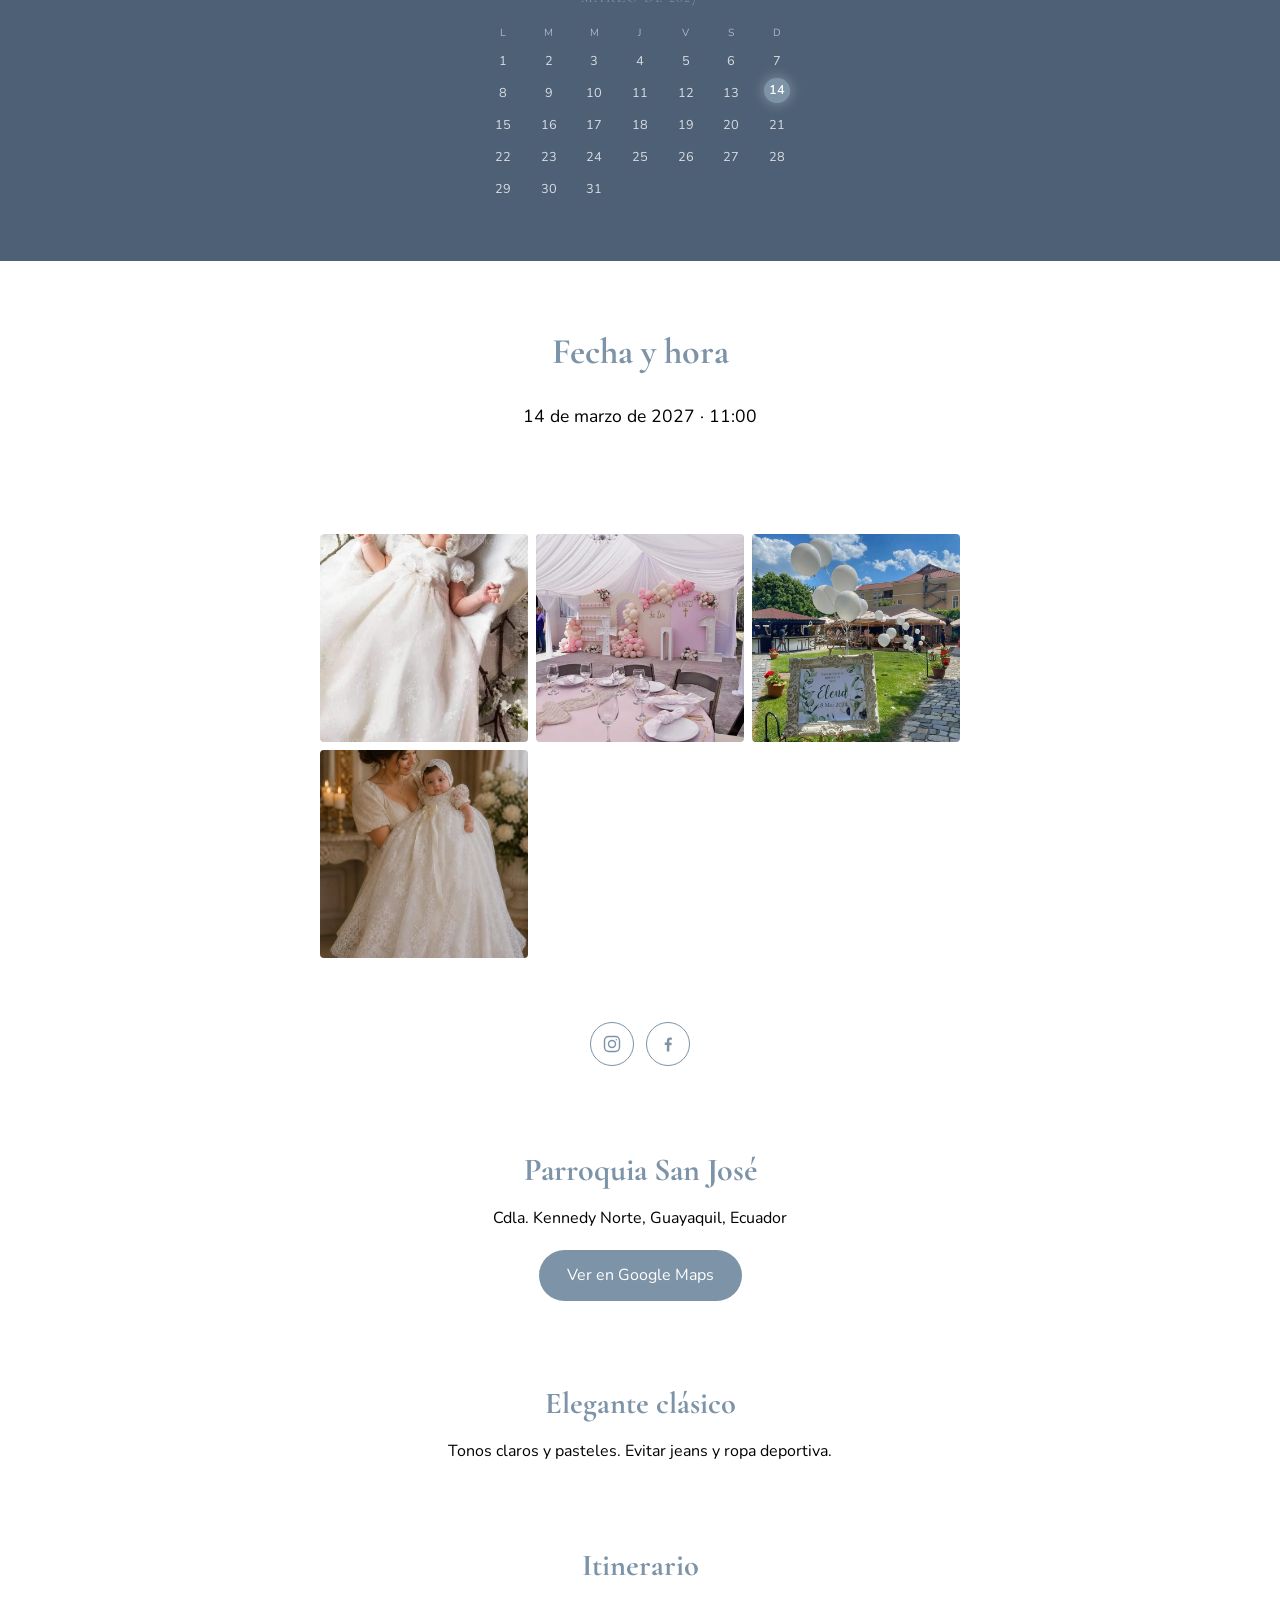
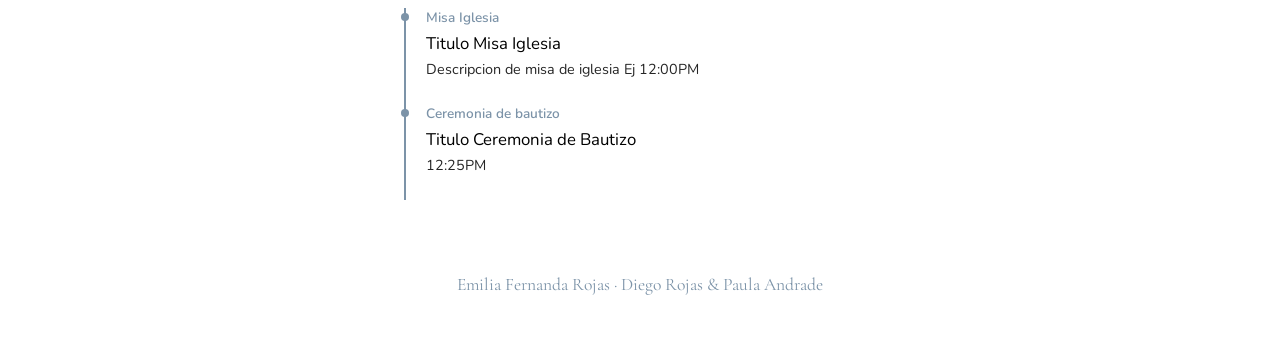
==== commit 5fa98568: "correcion 1 de mensaje en url" ====
--- a/index.html
+++ b/index.html
@@ -7,7 +7,6 @@
   <meta name="description" content="Con mucha alegría te invitamos a celebrar el bautizo de Emilia, un día de bendición para toda la familia." />
   <meta property="og:title" content="Bautizo de Emilia" />
   <meta property="og:description" content="Con mucha alegría te invitamos a celebrar el bautizo de Emilia, un día de bendición para toda la familia." />
-  <meta property="og:url" content="https://suprolineec.github.io/bautizo-emilia/" />
   <meta property="og:image" content="https://suprolineec.github.io/bautizo-emilia/assets/og-cover.jpg" />
   <meta property="og:type" content="website" />
   <meta name="twitter:card" content="summary_large_image" />
